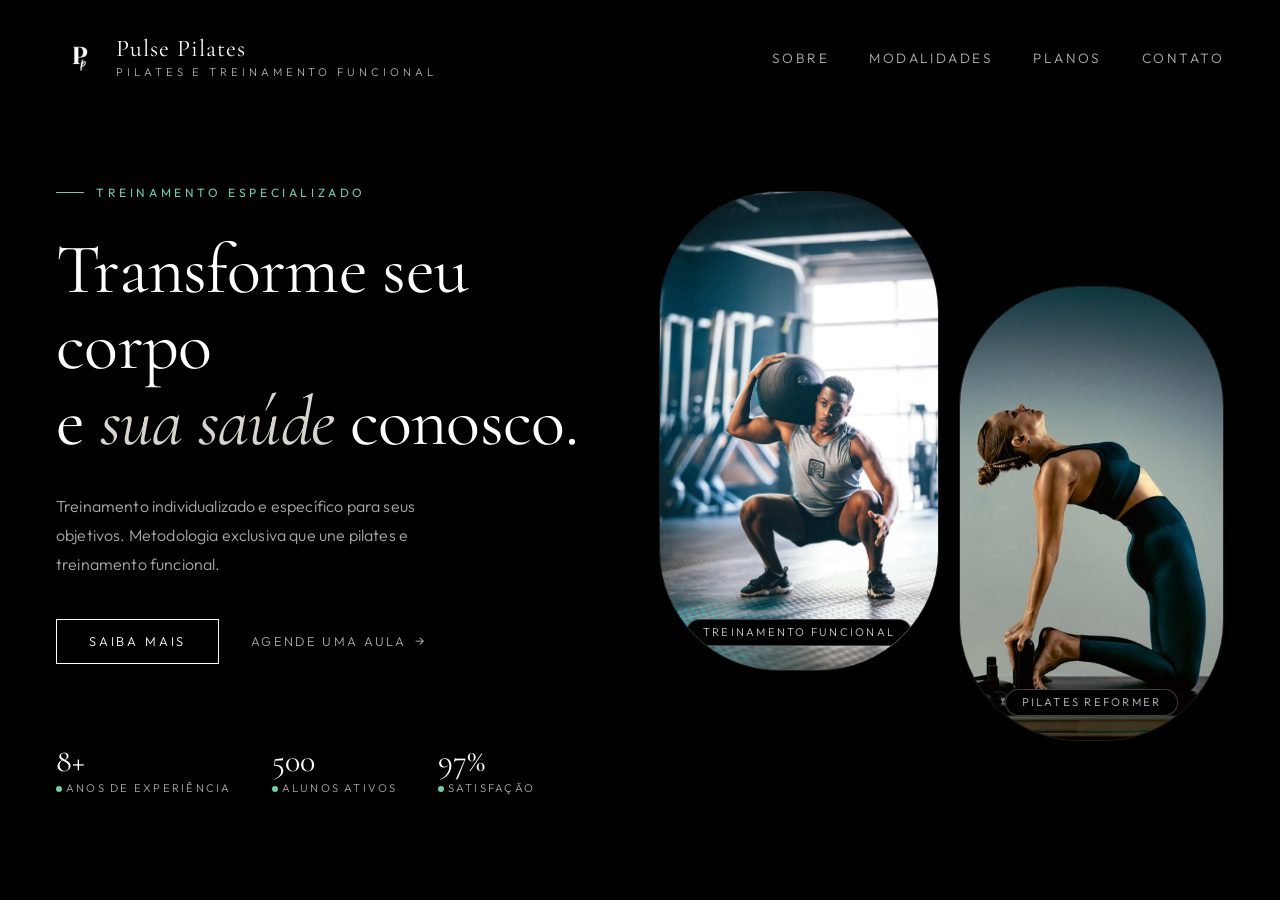
==== index.html @ 3481818a "new file:   homepage_style.css 	new file:   index.html 	new file:   source/company_icon.svg 	new fil" ====
<!DOCTYPE html>
<html lang="pt-BR">

<head>
  <meta charset="UTF-8">
  <meta name="viewport" content="width=device-width, initial-scale=1.0">
  <title>Pulse Pilates</title>
  <link rel="shortcut icon" href="source/company_icon.svg" type="image/x-icon">
  <link href="https://fonts.googleapis.com/css2?family=Cormorant+Garamond:ital,wght@0,300;0,400;0,600;1,300;1,400&family=Outfit:wght@200;300;400&display=swap" rel="stylesheet">
  <link rel="stylesheet" href="homepage_style.css">
</head>

<body>

  <nav>
    <a href="index.html" class="nav-brand">
      <img src="source/company_logo.png" alt="Logo Pulse Pilates" class="nav-logo">
      <div class="nav-brand-text">
        <h1>Pulse Pilates</h1>
        <span>Pilates e treinamento funcional</span>
      </div>
    </a>
    <ul class="nav-links">
      <li><a href="#">Sobre</a></li>
      <li><a href="#">Modalidades</a></li>
      <li><a href="#">Planos</a></li>
      <li><a href="#">Contato</a></li>
    </ul>
  </nav>

  <section class="hero">
    <div class="hero-left">
      <div class="hero-eyebrow">
        <span>Treinamento especializado</span>
      </div>

      <h2 class="hero-heading">
        Transforme seu corpo<br>
        e <em>sua saúde</em> conosco.
      </h2>

      <p class="hero-sub">
        Treinamento individualizado e específico para seus objetivos. Metodologia exclusiva que une pilates e treinamento funcional.
      </p>

      <div class="hero-actions">
        <a class="btn-primary" href="#">Saiba mais</a>
        <a class="btn-secondary" href="#">Agende uma aula</a>
      </div>

      <div class="stat-row">
        <div class="stat">
          <span class="stat-num">8+</span>
          <span class="stat-desc"><span class="teal-dot"></span>Anos de experiência</span>
        </div>
        <div class="stat">
          <span class="stat-num">500</span>
          <span class="stat-desc"><span class="teal-dot"></span>Alunos ativos</span>
        </div>
        <div class="stat">
          <span class="stat-num">97%</span>
          <span class="stat-desc"><span class="teal-dot"></span>Satisfação</span>
        </div>
      </div>
    </div>

    <div class="hero-right">
      <!-- Substitua as divs abaixo por suas fotos reais -->
      <div class="photo-card">
        <img src="source/funcional.png" alt="Aluno realizando treinamento funcional" class="photo-img">
        <div class="tag">Treinamento funcional</div>
      </div>
      <div class="photo-card">
        <img src="source/mulher-pilates.jpg" alt="Aluna praticando pilates reformer" class="photo-img">
        <div class="tag">Pilates reformer</div>
      </div>
    </div>
  </section>

</body>
</html>
---- homepage_style.css ----
/* ===========================
   Pulse Pilates — homepage_style.css
   =========================== */

/* Reset */
*, *::before, *::after {
  box-sizing: border-box;
  margin: 0;
  padding: 0;
}

/* Base */
body {
  background: black;
  color: #ffffff;
  font-family: 'Outfit', sans-serif;
  font-weight: 300;
  font-size: 18px;
  min-height: 100vh;
  overflow-x: hidden;
}

/* ===========================
   Navegação
   =========================== */
nav {
  position: absolute;
  top: 0;
  left: 0;
  right: 0;
  display: flex;
  justify-content: space-between;
  align-items: center;
  padding: 2rem 3.5rem;
  z-index: 10;
}

.nav-brand {
  display: flex;
  flex-direction: row;
  align-items: center;
  gap: 0.75rem;
  text-decoration: none;
}

.nav-logo {
  height: 48px;
  width: auto;
  display: block;
}

.nav-brand-text {
  display: flex;
  flex-direction: column;
  gap: 2px;
}

.nav-brand h1 {
  font-family: 'Cormorant Garamond', serif;
  font-weight: 400;
  font-size: 1.5rem;
  letter-spacing: 0.04em;
  color: #ffffff;
}

.nav-brand span {
  font-family: 'Outfit', sans-serif;
  font-weight: 300;
  font-size: 0.7rem;
  letter-spacing: 0.35em;
  text-transform: uppercase;
  color: #b0b0b0;
}

.nav-links {
  display: flex;
  gap: 2.5rem;
  list-style: none;
}

.nav-links a {
  font-family: 'Outfit', sans-serif;
  font-weight: 300;
  font-size: 0.85rem;
  letter-spacing: 0.18em;
  text-transform: uppercase;
  color: #b0b0b0;
  text-decoration: none;
  transition: color 0.3s;
}

.nav-links a:hover {
  color: #ffffff;
}

/* ===========================
   Hero Section
   =========================== */
.hero {
  display: grid;
  grid-template-columns: 1fr 1fr;
  min-height: 100vh;
  align-items: center;
  padding: 0 3.5rem;
  gap: 4rem;
}

/* Coluna esquerda */
.hero-left {
  display: flex;
  flex-direction: column;
  gap: 2rem;
  padding-top: 5rem;
}

.hero-eyebrow {
  display: flex;
  align-items: center;
  gap: 0.75rem;
}

.hero-eyebrow::before {
  content: '';
  display: block;
  width: 28px;
  height: 1px;
  background: #6bcfb0;
}

.hero-eyebrow span {
  font-size: 0.75rem;
  letter-spacing: 0.3em;
  text-transform: uppercase;
  color: #6bcfb0;
  font-weight: 400;
}

.hero-heading {
  font-family: 'Cormorant Garamond', serif;
  font-weight: 400;
  font-size: clamp(3.5rem, 5.5vw, 5rem);
  line-height: 1.08;
  color: #ffffff;
  letter-spacing: -0.01em;
}

.hero-heading em {
  font-style: italic;
  color: #d8d4cc;
}

.hero-sub {
  font-size: 1rem;
  color: #aaaaaa;
  line-height: 1.8;
  max-width: 380px;
  letter-spacing: 0.01em;
}

/* Botões */
.hero-actions {
  display: flex;
  align-items: center;
  gap: 2rem;
  margin-top: 0.5rem;
}

.btn-primary {
  display: inline-block;
  padding: 0.85rem 2rem;
  border: 1px solid #ffffff;
  color: #ffffff;
  font-family: 'Outfit', sans-serif;
  font-weight: 300;
  font-size: 0.8rem;
  letter-spacing: 0.22em;
  text-transform: uppercase;
  text-decoration: none;
  transition: background 0.3s, color 0.3s;
  cursor: pointer;
  background: transparent;
}

.btn-primary:hover {
  background: #ffffff;
  color: black;
}

.btn-secondary {
  display: flex;
  align-items: center;
  gap: 0.5rem;
  font-size: 0.8rem;
  letter-spacing: 0.18em;
  text-transform: uppercase;
  color: #aaaaaa;
  text-decoration: none;
  transition: color 0.3s;
  cursor: pointer;
}

.btn-secondary::after {
  content: '→';
  font-size: 0.9rem;
  letter-spacing: 0;
}

.btn-secondary:hover {
  color: #ffffff;
}

/* Stats */
.stat-row {
  display: flex;
  gap: 2.5rem;
  margin-top: 1.5rem;
  padding-top: 1.5rem;
  border-top: 1px solid black;
}

.stat {
  display: flex;
  flex-direction: column;
  gap: 4px;
}

.stat-num {
  font-family: 'Cormorant Garamond', serif;
  font-weight: 400;
  font-size: 2rem;
  color: #ffffff;
  line-height: 1;
}

.stat-desc {
  font-size: 0.7rem;
  letter-spacing: 0.2em;
  text-transform: uppercase;
  color: #aaaaaa;
}

.teal-dot {
  display: inline-block;
  width: 6px;
  height: 6px;
  border-radius: 50%;
  background: #6bcfb0;
  margin-right: 4px;
  vertical-align: middle;
}

/* Coluna direita — fotos */
.hero-right {
  display: flex;
  gap: 1.25rem;
  align-items: flex-end;
  justify-content: flex-end;
  padding: 5rem 0 3rem;
}

.photo-card {
  position: relative;
  border-radius: 120px;
  overflow: hidden;
  border: 1px solid rgba(255, 255, 255, 0.12);
}

.photo-card:nth-child(1) {
  width: 280px;
  height: 480px;
  margin-bottom: 70px;
}

.photo-card:nth-child(2) {
  width: 265px;
  height: 455px;
}

.photo-img {
  width: 100%;
  height: 100%;
  object-fit: cover;
  display: block;
}

.tag {
  position: absolute;
  bottom: 1.5rem;
  left: 50%;
  transform: translateX(-50%);
  background: black;
  border: 1px solid rgba(255, 255, 255, 0.25);
  border-radius: 999px;
  padding: 0.35rem 1rem;
  font-size: 0.7rem;
  letter-spacing: 0.2em;
  text-transform: uppercase;
  color: #cccccc;
  white-space: nowrap;
  backdrop-filter: blur(8px);
}

/* ===========================
   Animações de entrada
   =========================== */
@keyframes fadeUp {
  from {
    opacity: 0;
    transform: translateY(24px);
  }
  to {
    opacity: 1;
    transform: translateY(0);
  }
}

.hero-eyebrow { animation: fadeUp 0.7s ease forwards; }
.hero-heading  { animation: fadeUp 0.7s 0.12s ease both; }
.hero-sub      { animation: fadeUp 0.7s 0.22s ease both; }
.hero-actions  { animation: fadeUp 0.7s 0.32s ease both; }
.stat-row      { animation: fadeUp 0.7s 0.42s ease both; }
.hero-right    { animation: fadeUp 0.8s 0.20s ease both; }

/* ===========================
   Responsivo
   =========================== */
@media (max-width: 900px) {
  nav {
    padding: 1.5rem 1.5rem;
  }

  .nav-links {
    display: none; /* substituir por menu hambúrguer em mobile */
  }

  .hero {
    grid-template-columns: 1fr;
    padding: 6rem 1.5rem 3rem;
    gap: 3rem;
    min-height: auto;
  }

  .hero-left {
    padding-top: 0;
  }

  .hero-right {
    justify-content: center;
    padding: 0;
  }

  .photo-card:nth-child(1) {
    width: 160px;
    height: 280px;
    margin-bottom: 40px;
  }

  .photo-card:nth-child(2) {
    width: 150px;
    height: 260px;
  }
}
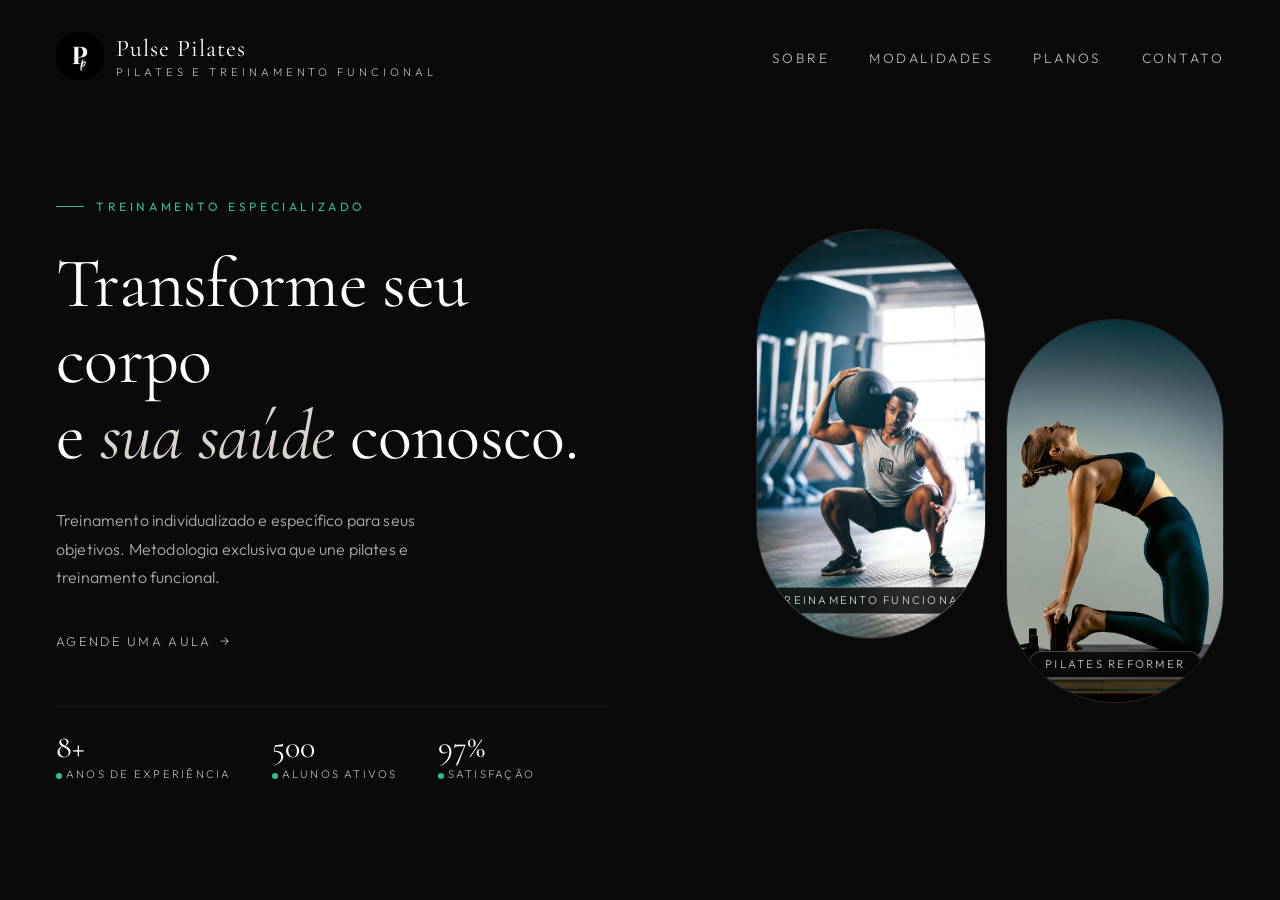
==== commit 43c85721: "modified:   homepage_style.css 	modified:   index.html 	new file:   sobre.html 	new file:   sobre_st" ====
--- a/index.html
+++ b/index.html
@@ -21,7 +21,7 @@
       </div>
     </a>
     <ul class="nav-links">
-      <li><a href="#">Sobre</a></li>
+      <li><a href="sobre.html">Sobre</a></li>
       <li><a href="#">Modalidades</a></li>
       <li><a href="#">Planos</a></li>
       <li><a href="#">Contato</a></li>
@@ -44,7 +44,6 @@
       </p>
 
       <div class="hero-actions">
-        <a class="btn-primary" href="#">Saiba mais</a>
         <a class="btn-secondary" href="#">Agende uma aula</a>
       </div>
 
--- a/homepage_style.css
+++ b/homepage_style.css
@@ -11,7 +11,7 @@
 
 /* Base */
 body {
-  background: black;
+  background: #0a0a0a;
   color: #ffffff;
   font-family: 'Outfit', sans-serif;
   font-weight: 300;
@@ -124,14 +124,14 @@
   display: block;
   width: 28px;
   height: 1px;
-  background: #6bcfb0;
+  background: #34bb90;
 }
 
 .hero-eyebrow span {
   font-size: 0.75rem;
   letter-spacing: 0.3em;
   text-transform: uppercase;
-  color: #6bcfb0;
+  color: #34bb90;
   font-weight: 400;
 }
 
@@ -183,7 +183,7 @@
 
 .btn-primary:hover {
   background: #ffffff;
-  color: black;
+  color: #0a0a0a;
 }
 
 .btn-secondary {
@@ -215,7 +215,7 @@
   gap: 2.5rem;
   margin-top: 1.5rem;
   padding-top: 1.5rem;
-  border-top: 1px solid black;
+  border-top: 1px solid #1a1a1a;
 }
 
 .stat {
@@ -244,7 +244,7 @@
   width: 6px;
   height: 6px;
   border-radius: 50%;
-  background: #6bcfb0;
+  background: #34bb90;
   margin-right: 4px;
   vertical-align: middle;
 }
@@ -256,6 +256,7 @@
   align-items: flex-end;
   justify-content: flex-end;
   padding: 5rem 0 3rem;
+  min-width: 0;
 }
 
 .photo-card {
@@ -263,17 +264,18 @@
   border-radius: 120px;
   overflow: hidden;
   border: 1px solid rgba(255, 255, 255, 0.12);
+  flex-shrink: 1;
 }
 
 .photo-card:nth-child(1) {
-  width: 280px;
-  height: 480px;
-  margin-bottom: 70px;
+  width: clamp(160px, 18vw, 280px);
+  height: clamp(280px, 32vw, 480px);
+  margin-bottom: clamp(40px, 5vw, 70px);
 }
 
 .photo-card:nth-child(2) {
-  width: 265px;
-  height: 455px;
+  width: clamp(150px, 17vw, 265px);
+  height: clamp(260px, 30vw, 455px);
 }
 
 .photo-img {
@@ -288,7 +290,7 @@
   bottom: 1.5rem;
   left: 50%;
   transform: translateX(-50%);
-  background: black;
+  background: rgba(10, 10, 10, 0.85);
   border: 1px solid rgba(255, 255, 255, 0.25);
   border-radius: 999px;
   padding: 0.35rem 1rem;
@@ -330,7 +332,7 @@
   }
 
   .nav-links {
-    display: none; /* substituir por menu hambúrguer em mobile */
+    display: none;
   }
 
   .hero {
@@ -346,17 +348,17 @@
 
   .hero-right {
     justify-content: center;
-    padding: 0;
+    padding: 0 0 2rem;
   }
 
   .photo-card:nth-child(1) {
-    width: 160px;
-    height: 280px;
-    margin-bottom: 40px;
+    width: clamp(120px, 38vw, 200px);
+    height: clamp(220px, 65vw, 340px);
+    margin-bottom: clamp(30px, 6vw, 50px);
   }
 
   .photo-card:nth-child(2) {
-    width: 150px;
-    height: 260px;
+    width: clamp(110px, 35vw, 190px);
+    height: clamp(200px, 60vw, 320px);
   }
 }
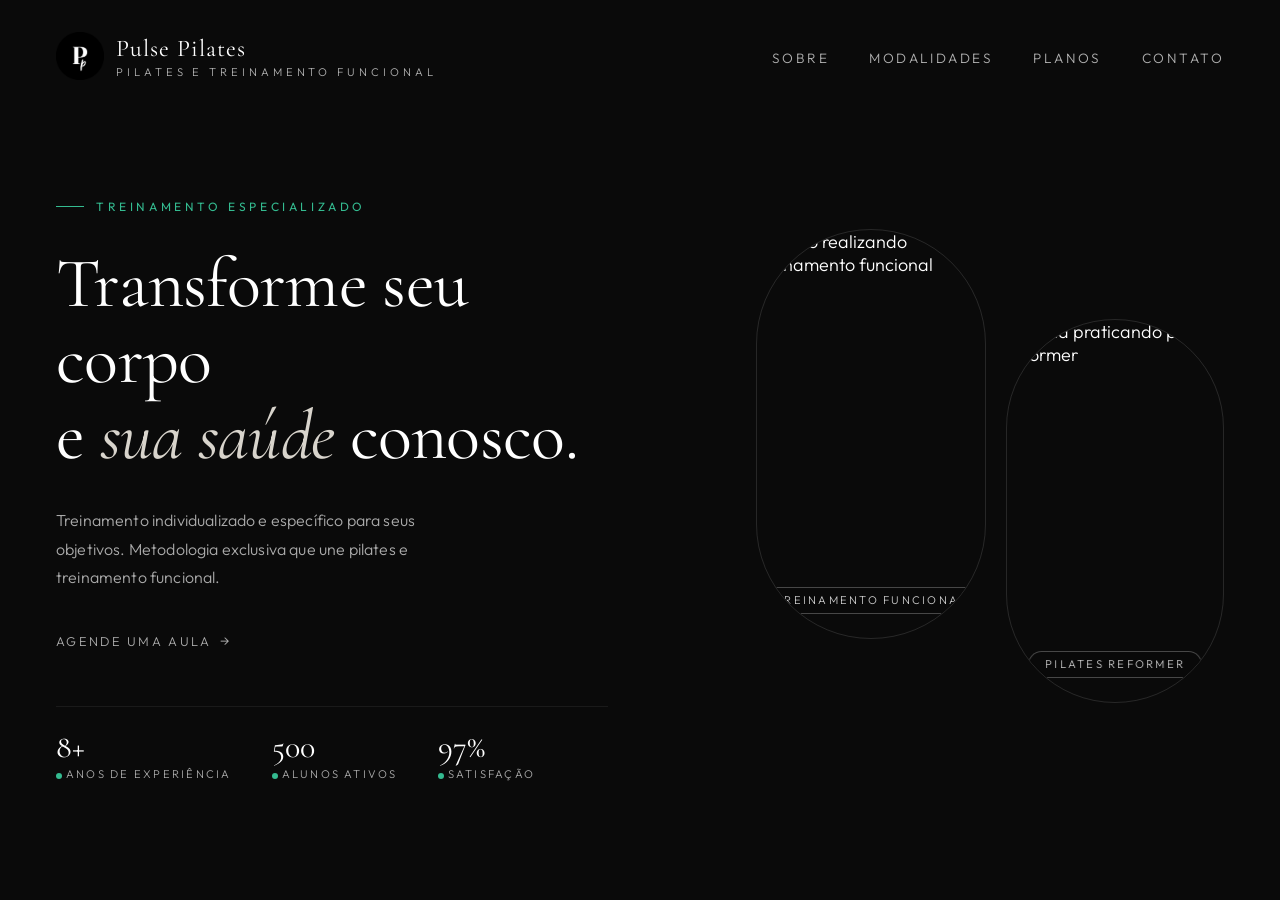
==== commit d959401a: "new file:   contato.html 	new file:   contato_style.css 	modified:   index.html 	new file:   modalid" ====
--- a/index.html
+++ b/index.html
@@ -22,9 +22,9 @@
     </a>
     <ul class="nav-links">
       <li><a href="sobre.html">Sobre</a></li>
-      <li><a href="#">Modalidades</a></li>
-      <li><a href="#">Planos</a></li>
-      <li><a href="#">Contato</a></li>
+      <li><a href="modalidades.html">Modalidades</a></li>
+      <li><a href="planos.html">Planos</a></li>
+      <li><a href="contato.html">Contato</a></li>
     </ul>
   </nav>
 
@@ -66,11 +66,11 @@
     <div class="hero-right">
       <!-- Substitua as divs abaixo por suas fotos reais -->
       <div class="photo-card">
-        <img src="source/funcional.png" alt="Aluno realizando treinamento funcional" class="photo-img">
+        <img src="source/foto-funcional.jpg" alt="Aluno realizando treinamento funcional" class="photo-img">
         <div class="tag">Treinamento funcional</div>
       </div>
       <div class="photo-card">
-        <img src="source/mulher-pilates.jpg" alt="Aluna praticando pilates reformer" class="photo-img">
+        <img src="source/foto-pilates.jpg" alt="Aluna praticando pilates reformer" class="photo-img">
         <div class="tag">Pilates reformer</div>
       </div>
     </div>
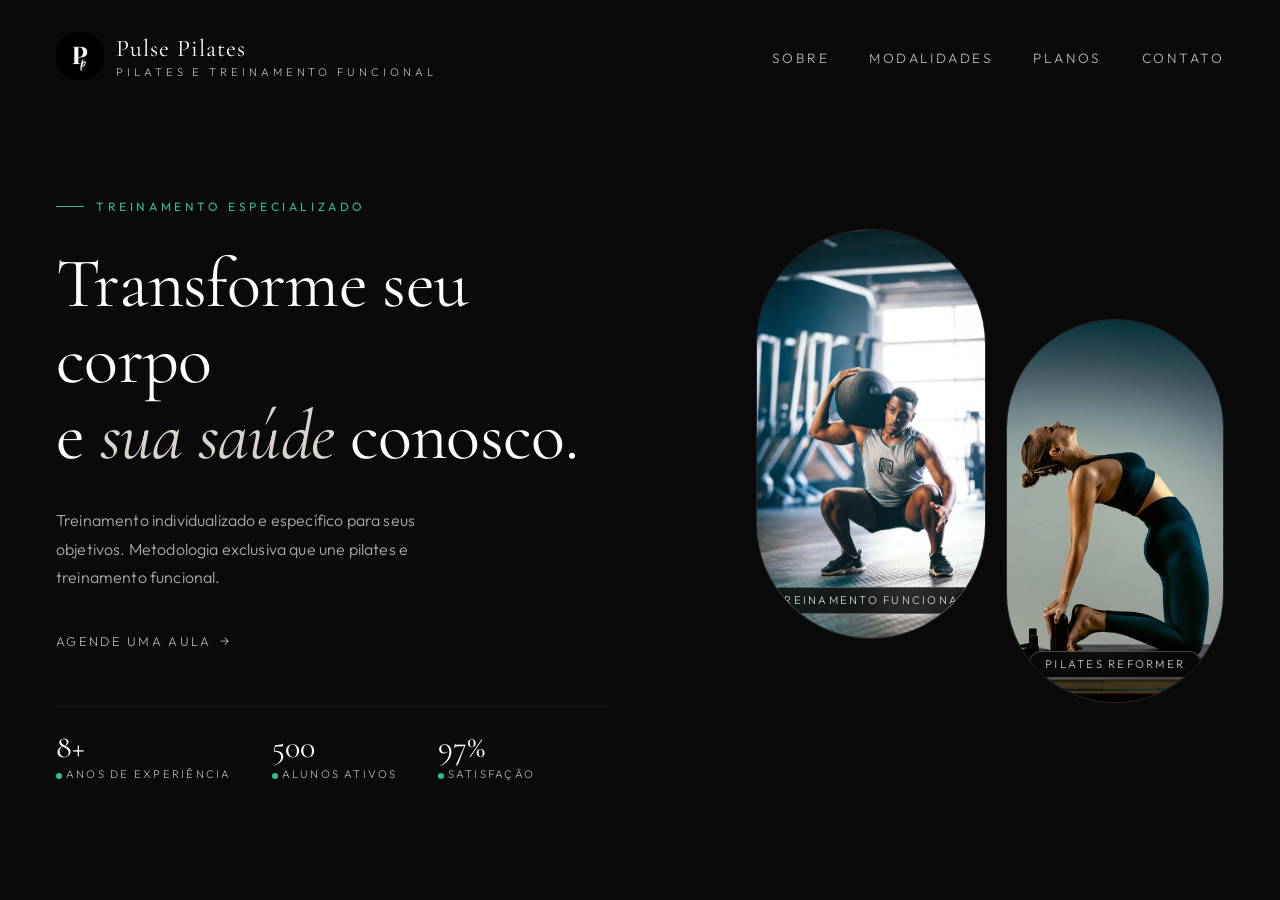
==== commit 85eb52ba: "modified:   index.html 	renamed:    source/funcional.png -> source/foto-funcional.png 	renamed:    s" ====
--- a/index.html
+++ b/index.html
@@ -66,7 +66,7 @@
     <div class="hero-right">
       <!-- Substitua as divs abaixo por suas fotos reais -->
       <div class="photo-card">
-        <img src="source/foto-funcional.jpg" alt="Aluno realizando treinamento funcional" class="photo-img">
+        <img src="source/foto-funcional.png" alt="Aluno realizando treinamento funcional" class="photo-img">
         <div class="tag">Treinamento funcional</div>
       </div>
       <div class="photo-card">
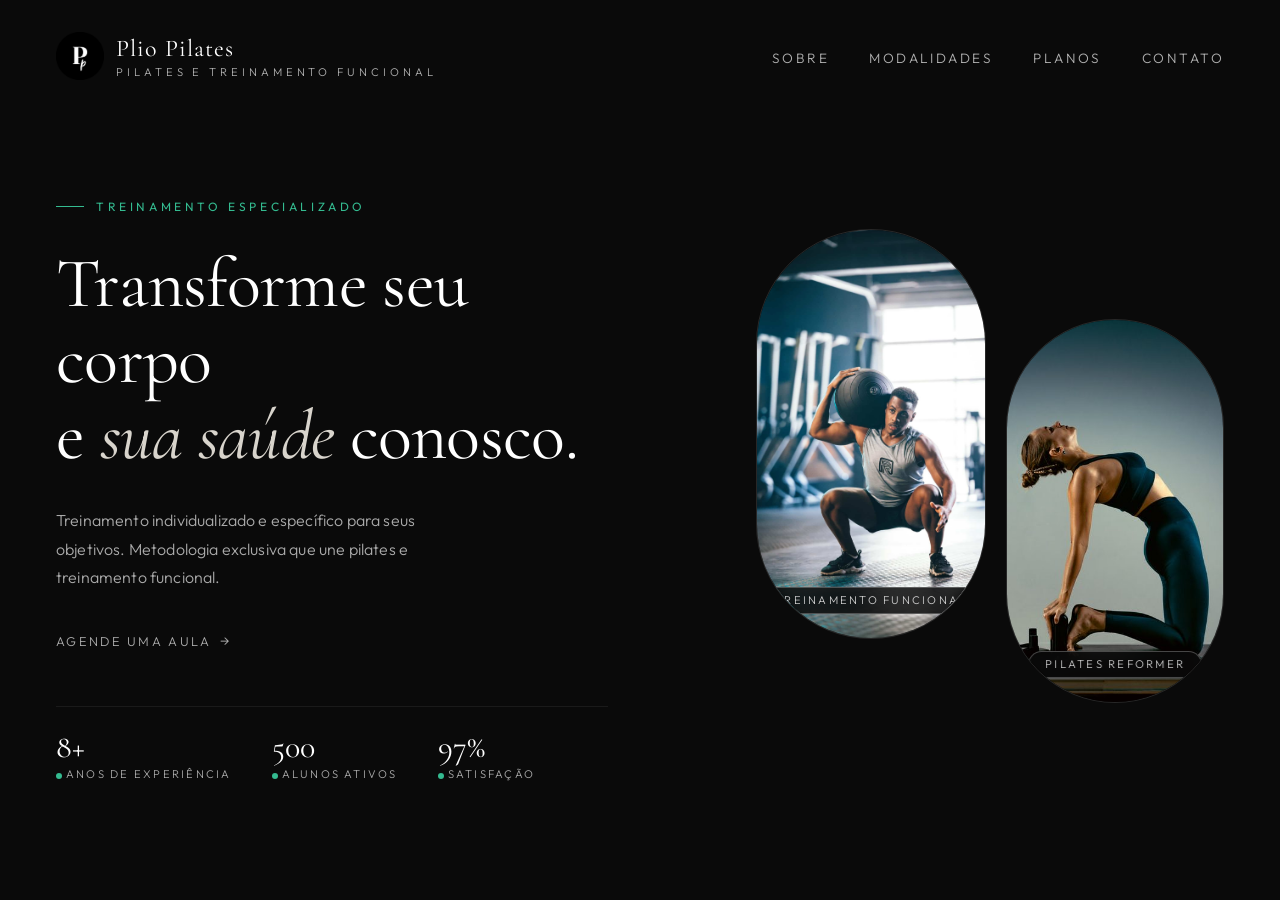
==== commit 871e4586: "modified:   README.md 	modified:   assets/js/agendamento.js 	modified:   index.html 	modified:   pag" ====
--- a/index.html
+++ b/index.html
@@ -4,27 +4,27 @@
 <head>
   <meta charset="UTF-8">
   <meta name="viewport" content="width=device-width, initial-scale=1.0">
-  <title>Pulse Pilates</title>
-  <link rel="shortcut icon" href="source/company_icon.svg" type="image/x-icon">
+  <title>Plio Pilates</title>
+  <link rel="shortcut icon" href="assets/img/company_icon.svg" type="image/x-icon">
   <link href="https://fonts.googleapis.com/css2?family=Cormorant+Garamond:ital,wght@0,300;0,400;0,600;1,300;1,400&family=Outfit:wght@200;300;400&display=swap" rel="stylesheet">
-  <link rel="stylesheet" href="homepage_style.css">
+  <link rel="stylesheet" href="assets/css/index_style.css">
 </head>
 
 <body>
 
   <nav>
     <a href="index.html" class="nav-brand">
-      <img src="source/company_logo.png" alt="Logo Pulse Pilates" class="nav-logo">
+      <img src="assets/img/company_logo.png" alt="Logo Plio Pilates" class="nav-logo">
       <div class="nav-brand-text">
-        <h1>Pulse Pilates</h1>
+        <h1>Plio Pilates</h1>
         <span>Pilates e treinamento funcional</span>
       </div>
     </a>
     <ul class="nav-links">
-      <li><a href="sobre.html">Sobre</a></li>
-      <li><a href="modalidades.html">Modalidades</a></li>
-      <li><a href="planos.html">Planos</a></li>
-      <li><a href="contato.html">Contato</a></li>
+      <li><a href="pages/sobre.html">Sobre</a></li>
+      <li><a href="pages/modalidades.html">Modalidades</a></li>
+      <li><a href="pages/planos.html">Planos</a></li>
+      <li><a href="pages/contato.html">Contato</a></li>
     </ul>
   </nav>
 
@@ -44,7 +44,7 @@
       </p>
 
       <div class="hero-actions">
-        <a class="btn-secondary" href="#">Agende uma aula</a>
+        <a class="btn-secondary" href="pages/contato.html">Agende uma aula</a>
       </div>
 
       <div class="stat-row">
@@ -66,11 +66,11 @@
     <div class="hero-right">
       <!-- Substitua as divs abaixo por suas fotos reais -->
       <div class="photo-card">
-        <img src="source/foto-funcional.png" alt="Aluno realizando treinamento funcional" class="photo-img">
+        <img src="assets/img/foto-funcional.png" alt="Aluno realizando treinamento funcional" class="photo-img">
         <div class="tag">Treinamento funcional</div>
       </div>
       <div class="photo-card">
-        <img src="source/foto-pilates.jpg" alt="Aluna praticando pilates reformer" class="photo-img">
+        <img src="assets/img/foto-pilates.jpg" alt="Aluna praticando pilates reformer" class="photo-img">
         <div class="tag">Pilates reformer</div>
       </div>
     </div>
--- a/assets/css/index_style.css
+++ b/assets/css/index_style.css
@@ -0,0 +1,364 @@
+/* ===========================
+   Pulse Pilates — index_style.css
+   =========================== */
+
+/* Reset */
+*, *::before, *::after {
+  box-sizing: border-box;
+  margin: 0;
+  padding: 0;
+}
+
+/* Base */
+body {
+  background: #0a0a0a;
+  color: #ffffff;
+  font-family: 'Outfit', sans-serif;
+  font-weight: 300;
+  font-size: 18px;
+  min-height: 100vh;
+  overflow-x: hidden;
+}
+
+/* ===========================
+   Navegação
+   =========================== */
+nav {
+  position: absolute;
+  top: 0;
+  left: 0;
+  right: 0;
+  display: flex;
+  justify-content: space-between;
+  align-items: center;
+  padding: 2rem 3.5rem;
+  z-index: 10;
+}
+
+.nav-brand {
+  display: flex;
+  flex-direction: row;
+  align-items: center;
+  gap: 0.75rem;
+  text-decoration: none;
+}
+
+.nav-logo {
+  height: 48px;
+  width: auto;
+  display: block;
+}
+
+.nav-brand-text {
+  display: flex;
+  flex-direction: column;
+  gap: 2px;
+}
+
+.nav-brand h1 {
+  font-family: 'Cormorant Garamond', serif;
+  font-weight: 400;
+  font-size: 1.5rem;
+  letter-spacing: 0.04em;
+  color: #ffffff;
+}
+
+.nav-brand span {
+  font-family: 'Outfit', sans-serif;
+  font-weight: 300;
+  font-size: 0.7rem;
+  letter-spacing: 0.35em;
+  text-transform: uppercase;
+  color: #b0b0b0;
+}
+
+.nav-links {
+  display: flex;
+  gap: 2.5rem;
+  list-style: none;
+}
+
+.nav-links a {
+  font-family: 'Outfit', sans-serif;
+  font-weight: 300;
+  font-size: 0.85rem;
+  letter-spacing: 0.18em;
+  text-transform: uppercase;
+  color: #b0b0b0;
+  text-decoration: none;
+  transition: color 0.3s;
+}
+
+.nav-links a:hover {
+  color: #ffffff;
+}
+
+/* ===========================
+   Hero Section
+   =========================== */
+.hero {
+  display: grid;
+  grid-template-columns: 1fr 1fr;
+  min-height: 100vh;
+  align-items: center;
+  padding: 0 3.5rem;
+  gap: 4rem;
+}
+
+/* Coluna esquerda */
+.hero-left {
+  display: flex;
+  flex-direction: column;
+  gap: 2rem;
+  padding-top: 5rem;
+}
+
+.hero-eyebrow {
+  display: flex;
+  align-items: center;
+  gap: 0.75rem;
+}
+
+.hero-eyebrow::before {
+  content: '';
+  display: block;
+  width: 28px;
+  height: 1px;
+  background: #34bb90;
+}
+
+.hero-eyebrow span {
+  font-size: 0.75rem;
+  letter-spacing: 0.3em;
+  text-transform: uppercase;
+  color: #34bb90;
+  font-weight: 400;
+}
+
+.hero-heading {
+  font-family: 'Cormorant Garamond', serif;
+  font-weight: 400;
+  font-size: clamp(3.5rem, 5.5vw, 5rem);
+  line-height: 1.08;
+  color: #ffffff;
+  letter-spacing: -0.01em;
+}
+
+.hero-heading em {
+  font-style: italic;
+  color: #d8d4cc;
+}
+
+.hero-sub {
+  font-size: 1rem;
+  color: #aaaaaa;
+  line-height: 1.8;
+  max-width: 380px;
+  letter-spacing: 0.01em;
+}
+
+/* Botões */
+.hero-actions {
+  display: flex;
+  align-items: center;
+  gap: 2rem;
+  margin-top: 0.5rem;
+}
+
+.btn-primary {
+  display: inline-block;
+  padding: 0.85rem 2rem;
+  border: 1px solid #ffffff;
+  color: #ffffff;
+  font-family: 'Outfit', sans-serif;
+  font-weight: 300;
+  font-size: 0.8rem;
+  letter-spacing: 0.22em;
+  text-transform: uppercase;
+  text-decoration: none;
+  transition: background 0.3s, color 0.3s;
+  cursor: pointer;
+  background: transparent;
+}
+
+.btn-primary:hover {
+  background: #ffffff;
+  color: #0a0a0a;
+}
+
+.btn-secondary {
+  display: flex;
+  align-items: center;
+  gap: 0.5rem;
+  font-size: 0.8rem;
+  letter-spacing: 0.18em;
+  text-transform: uppercase;
+  color: #aaaaaa;
+  text-decoration: none;
+  transition: color 0.3s;
+  cursor: pointer;
+}
+
+.btn-secondary::after {
+  content: '→';
+  font-size: 0.9rem;
+  letter-spacing: 0;
+}
+
+.btn-secondary:hover {
+  color: #ffffff;
+}
+
+/* Stats */
+.stat-row {
+  display: flex;
+  gap: 2.5rem;
+  margin-top: 1.5rem;
+  padding-top: 1.5rem;
+  border-top: 1px solid #1a1a1a;
+}
+
+.stat {
+  display: flex;
+  flex-direction: column;
+  gap: 4px;
+}
+
+.stat-num {
+  font-family: 'Cormorant Garamond', serif;
+  font-weight: 400;
+  font-size: 2rem;
+  color: #ffffff;
+  line-height: 1;
+}
+
+.stat-desc {
+  font-size: 0.7rem;
+  letter-spacing: 0.2em;
+  text-transform: uppercase;
+  color: #aaaaaa;
+}
+
+.teal-dot {
+  display: inline-block;
+  width: 6px;
+  height: 6px;
+  border-radius: 50%;
+  background: #34bb90;
+  margin-right: 4px;
+  vertical-align: middle;
+}
+
+/* Coluna direita — fotos */
+.hero-right {
+  display: flex;
+  gap: 1.25rem;
+  align-items: flex-end;
+  justify-content: flex-end;
+  padding: 5rem 0 3rem;
+  min-width: 0;
+}
+
+.photo-card {
+  position: relative;
+  border-radius: 120px;
+  overflow: hidden;
+  border: 1px solid rgba(255, 255, 255, 0.12);
+  flex-shrink: 1;
+}
+
+.photo-card:nth-child(1) {
+  width: clamp(160px, 18vw, 280px);
+  height: clamp(280px, 32vw, 480px);
+  margin-bottom: clamp(40px, 5vw, 70px);
+}
+
+.photo-card:nth-child(2) {
+  width: clamp(150px, 17vw, 265px);
+  height: clamp(260px, 30vw, 455px);
+}
+
+.photo-img {
+  width: 100%;
+  height: 100%;
+  object-fit: cover;
+  display: block;
+}
+
+.tag {
+  position: absolute;
+  bottom: 1.5rem;
+  left: 50%;
+  transform: translateX(-50%);
+  background: rgba(10, 10, 10, 0.85);
+  border: 1px solid rgba(255, 255, 255, 0.25);
+  border-radius: 999px;
+  padding: 0.35rem 1rem;
+  font-size: 0.7rem;
+  letter-spacing: 0.2em;
+  text-transform: uppercase;
+  color: #cccccc;
+  white-space: nowrap;
+  backdrop-filter: blur(8px);
+}
+
+/* ===========================
+   Animações de entrada
+   =========================== */
+@keyframes fadeUp {
+  from {
+    opacity: 0;
+    transform: translateY(24px);
+  }
+  to {
+    opacity: 1;
+    transform: translateY(0);
+  }
+}
+
+.hero-eyebrow { animation: fadeUp 0.7s ease forwards; }
+.hero-heading  { animation: fadeUp 0.7s 0.12s ease both; }
+.hero-sub      { animation: fadeUp 0.7s 0.22s ease both; }
+.hero-actions  { animation: fadeUp 0.7s 0.32s ease both; }
+.stat-row      { animation: fadeUp 0.7s 0.42s ease both; }
+.hero-right    { animation: fadeUp 0.8s 0.20s ease both; }
+
+/* ===========================
+   Responsivo
+   =========================== */
+@media (max-width: 900px) {
+  nav {
+    padding: 1.5rem 1.5rem;
+  }
+
+  .nav-links {
+    display: none;
+  }
+
+  .hero {
+    grid-template-columns: 1fr;
+    padding: 6rem 1.5rem 3rem;
+    gap: 3rem;
+    min-height: auto;
+  }
+
+  .hero-left {
+    padding-top: 0;
+  }
+
+  .hero-right {
+    justify-content: center;
+    padding: 0 0 2rem;
+  }
+
+  .photo-card:nth-child(1) {
+    width: clamp(120px, 38vw, 200px);
+    height: clamp(220px, 65vw, 340px);
+    margin-bottom: clamp(30px, 6vw, 50px);
+  }
+
+  .photo-card:nth-child(2) {
+    width: clamp(110px, 35vw, 190px);
+    height: clamp(200px, 60vw, 320px);
+  }
+}
